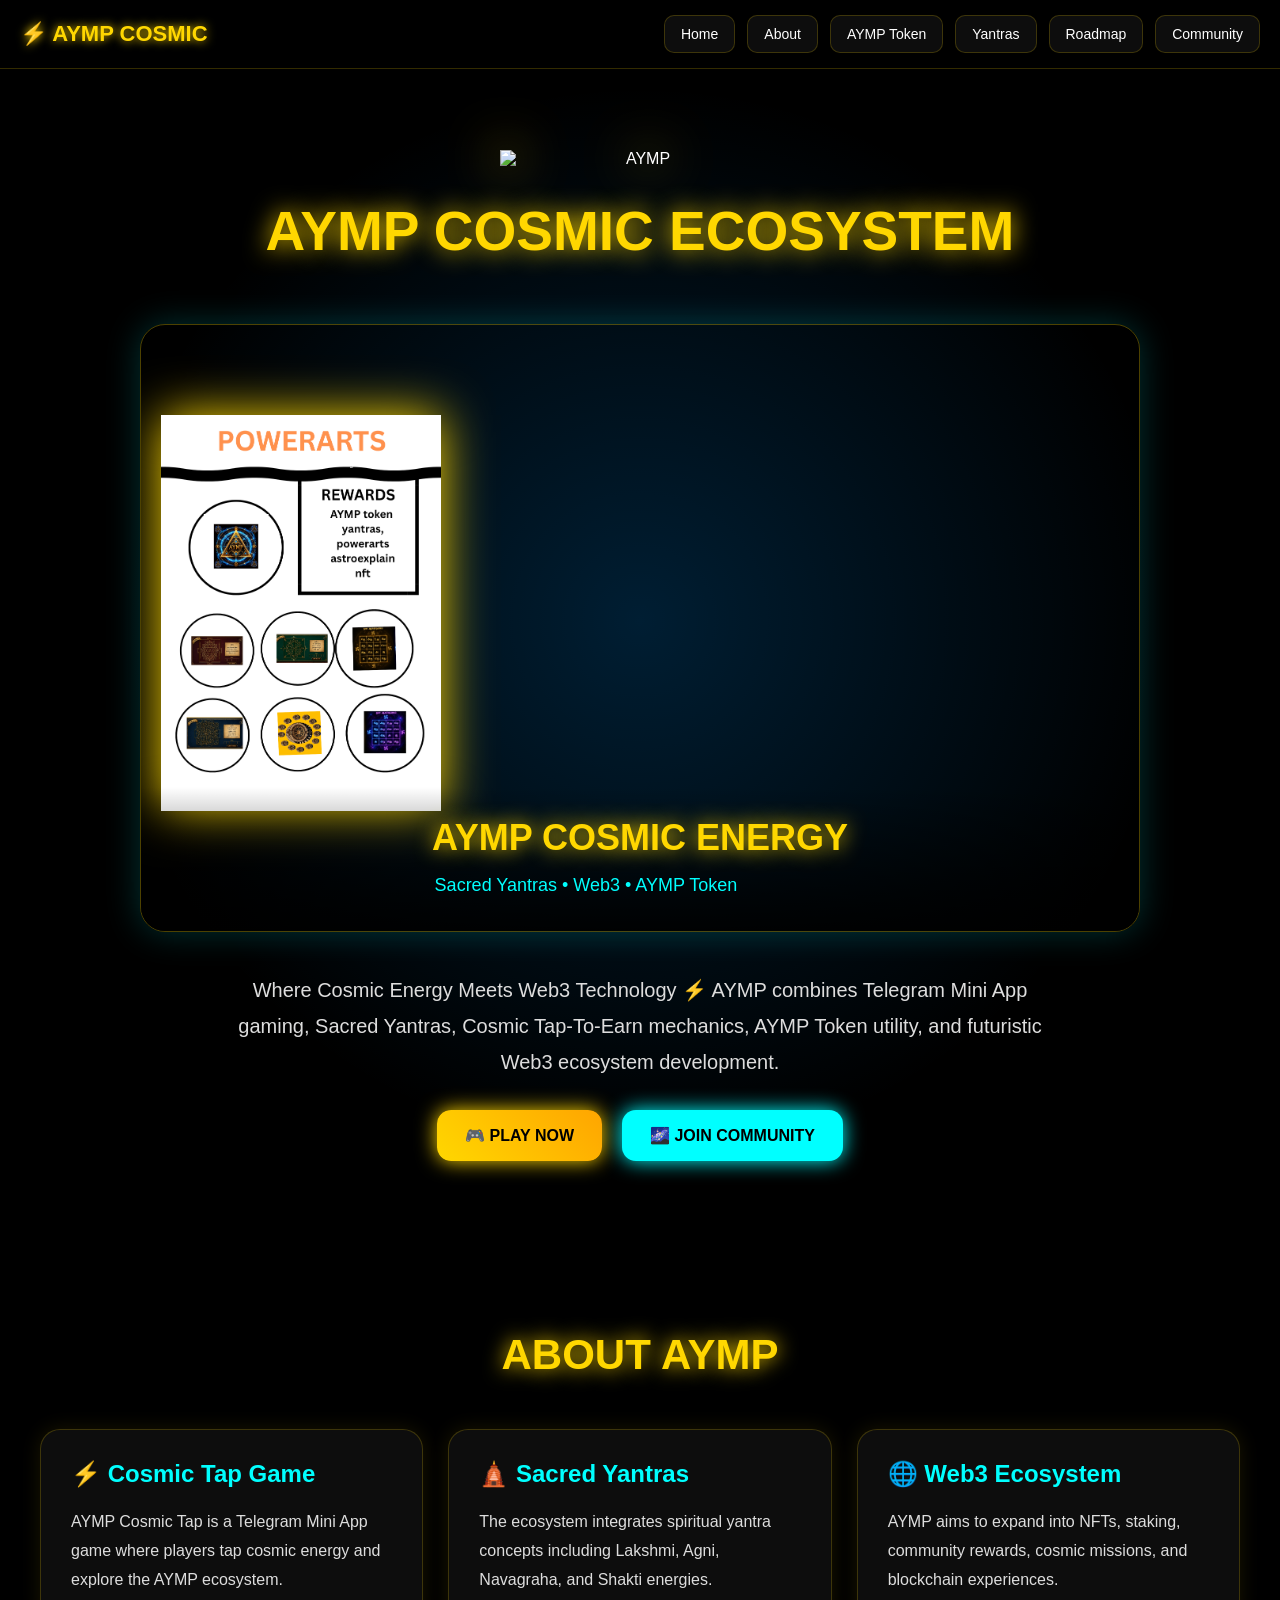
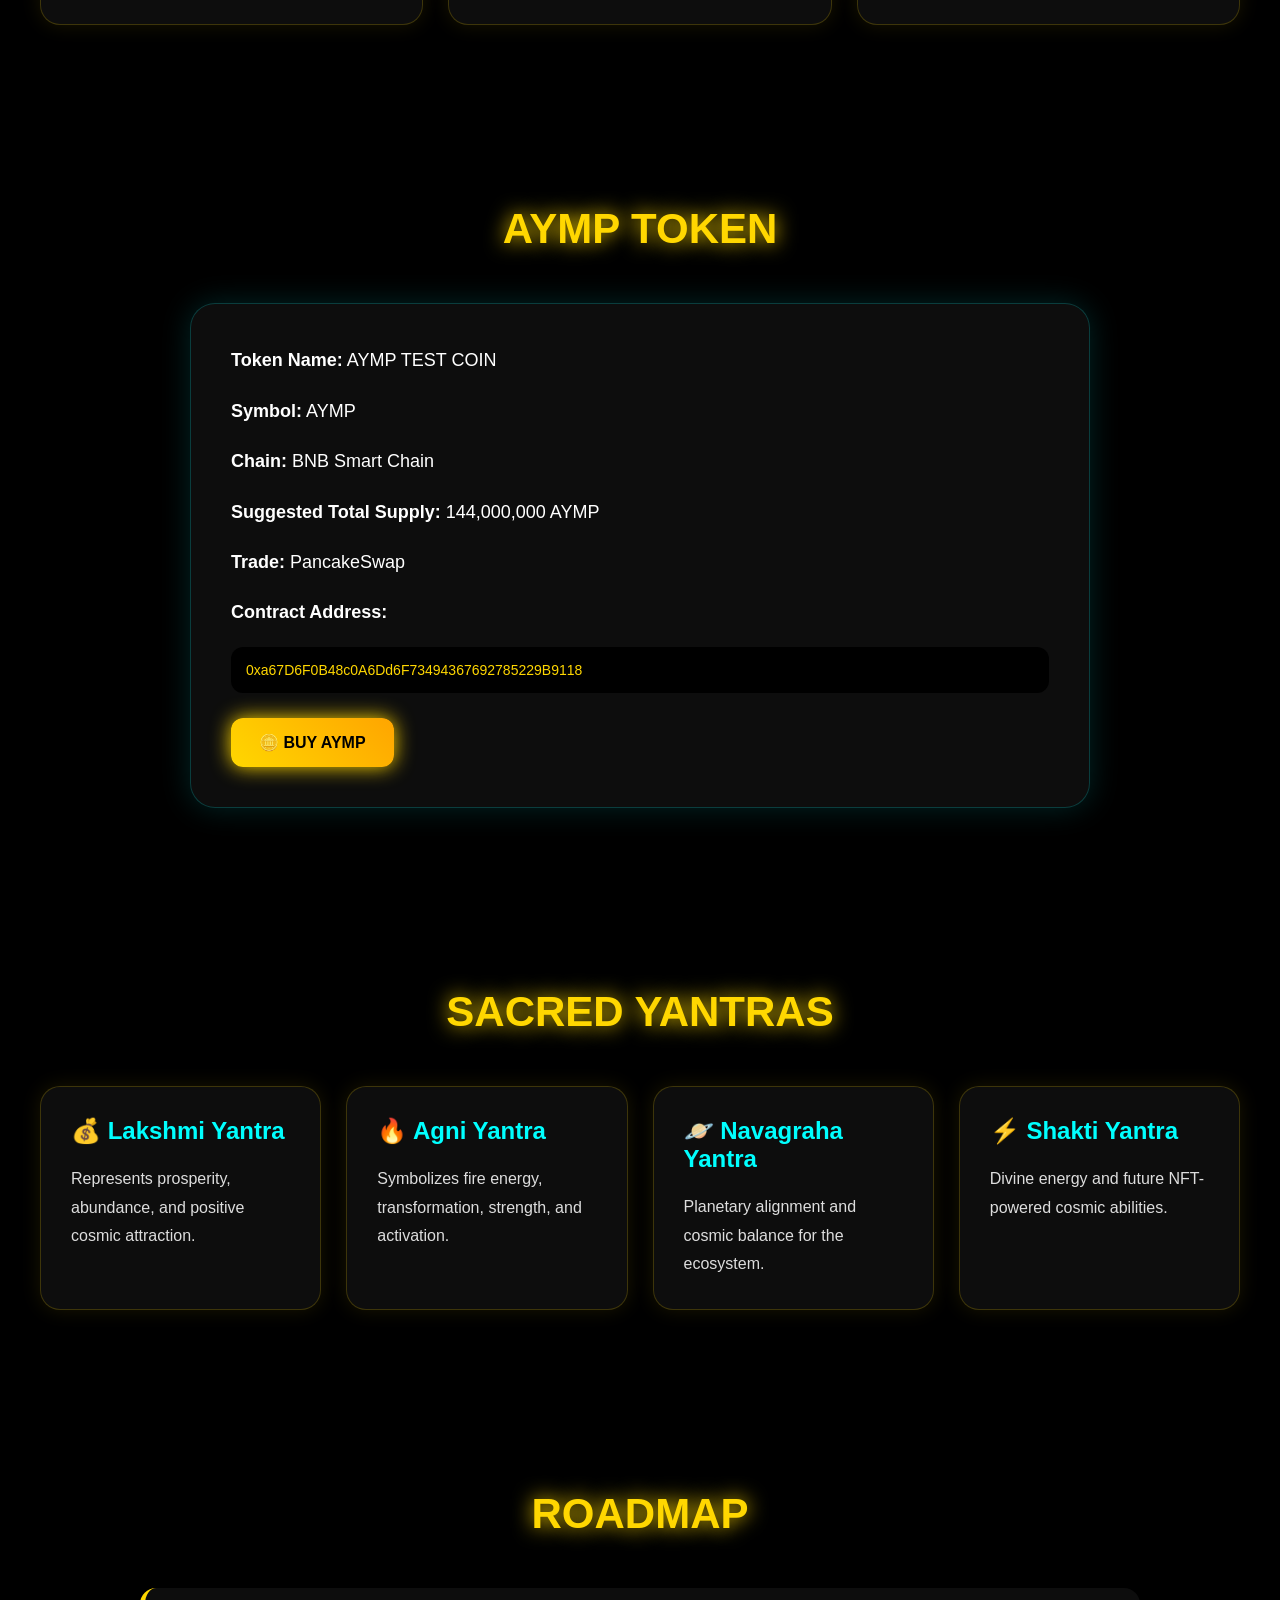
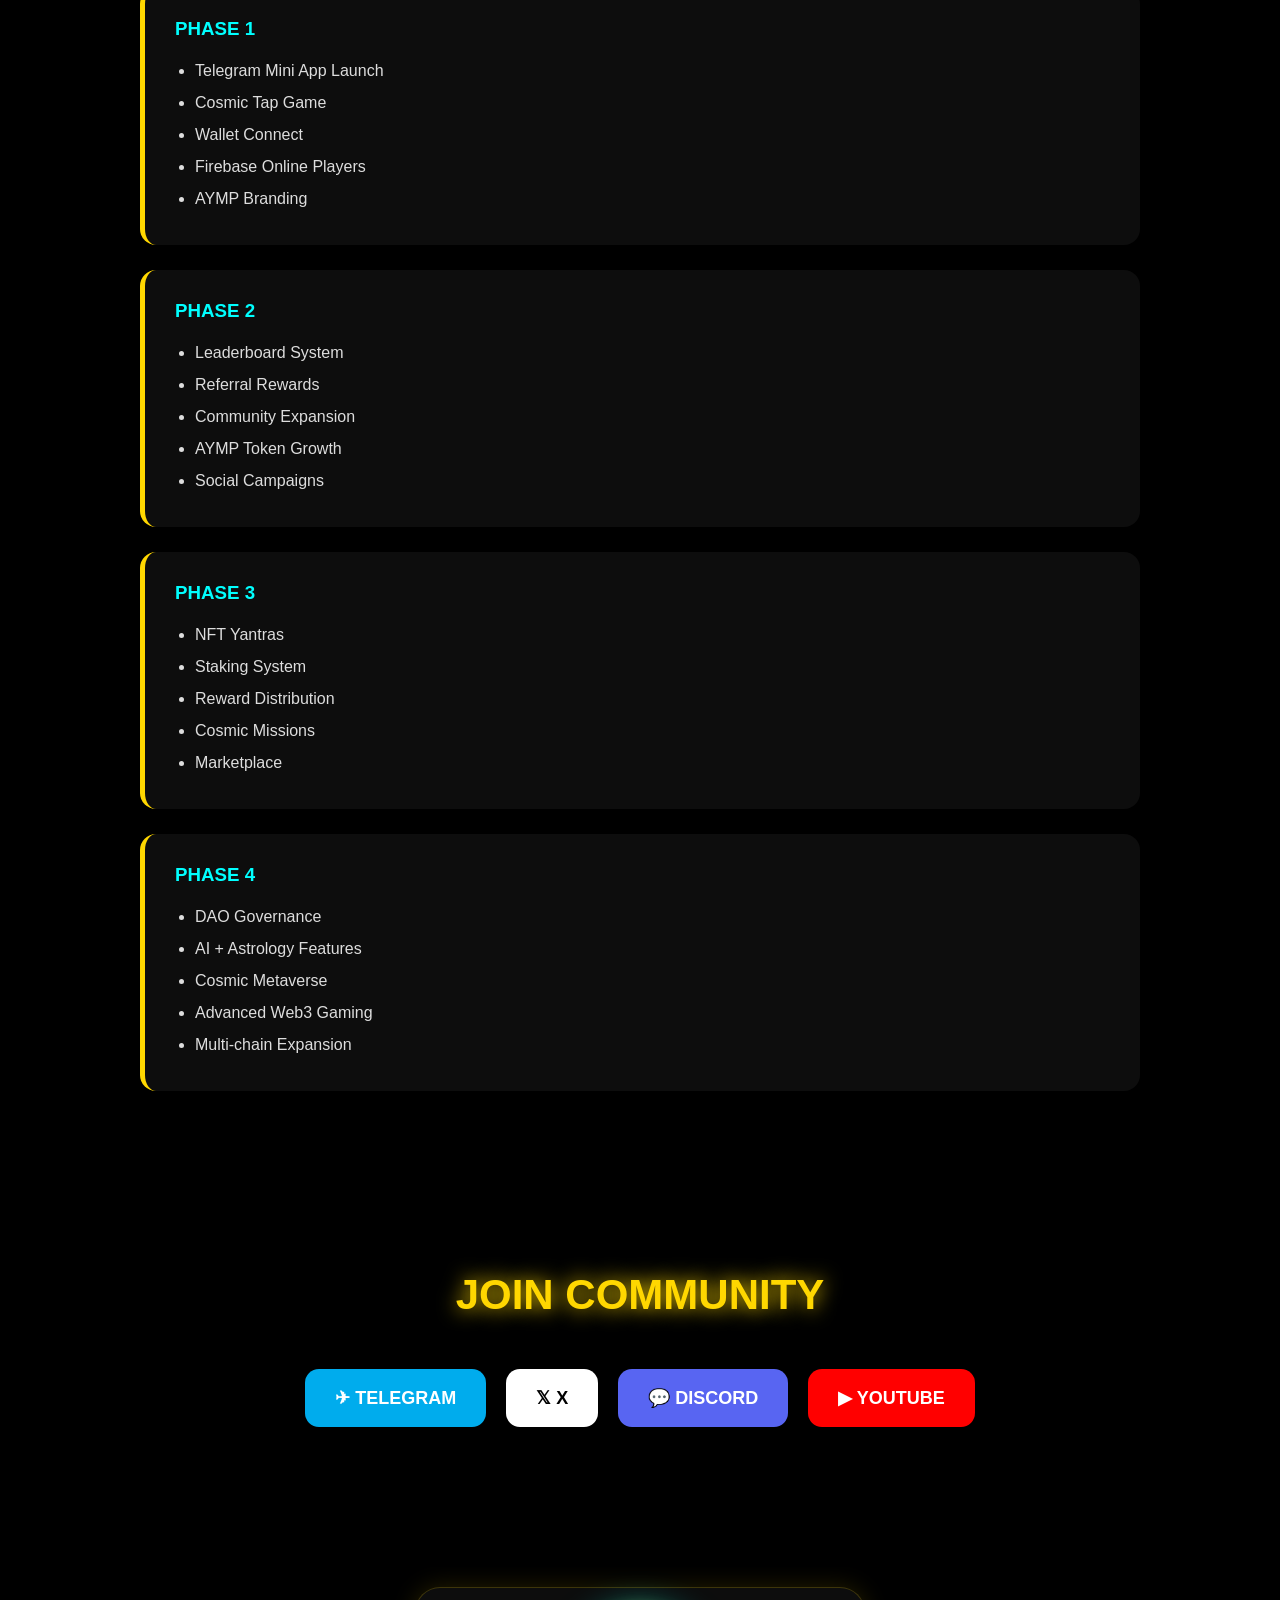
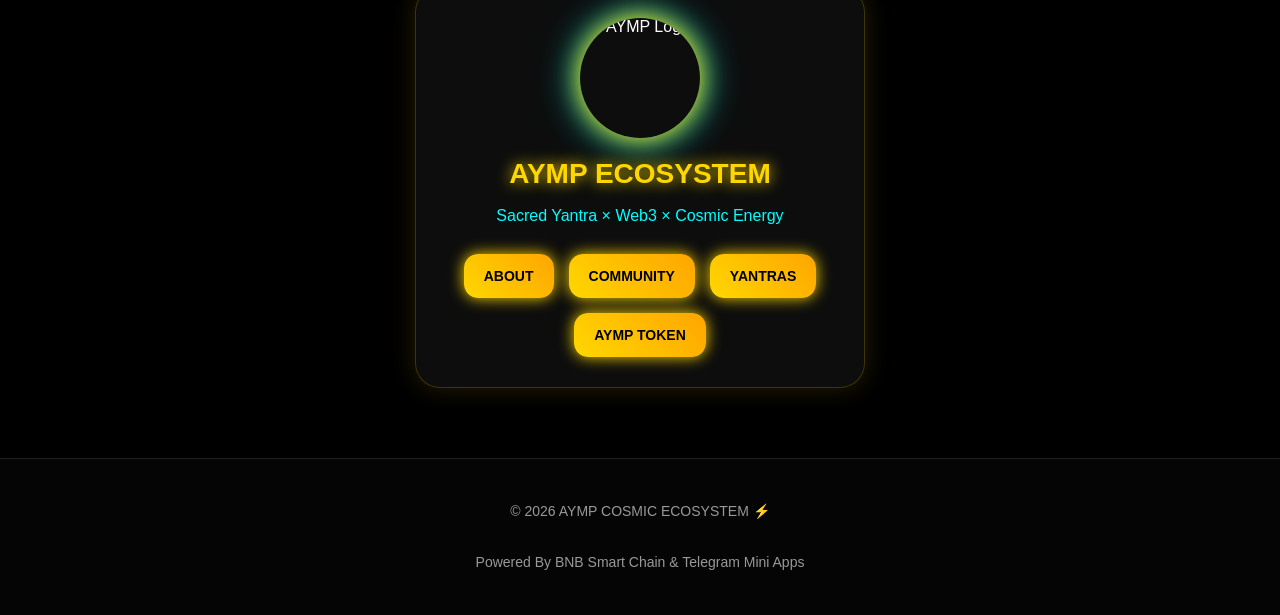
==== index.html @ a323e5ce "Update index.html" ====
<!DOCTYPE html>
<html lang="en">
<head>
<meta charset="UTF-8">
<meta name="viewport" content="width=device-width, initial-scale=1.0">

<title>AYMP COSMIC ECOSYSTEM</title>

<link rel="icon" type="image/png" href="images/small-logo.png">

<style>

/* ========================= */
/* RESET */
/* ========================= */

*{
margin:0;
padding:0;
box-sizing:border-box;
font-family:Arial,sans-serif;
}

html{
scroll-behavior:smooth;
overflow-x:hidden;
}

body{
background:#000;
color:white;
overflow-x:hidden;
width:100%;
}

/* ========================= */
/* HEADER */
/* ========================= */

header{
position:fixed;
top:0;
left:0;
width:100%;
background:rgba(0,0,0,0.85);
backdrop-filter:blur(10px);
z-index:999;
padding:15px 20px;
display:flex;
justify-content:space-between;
align-items:center;
border-bottom:1px solid rgba(255,215,0,0.2);
flex-wrap:wrap;
}

.logo{
font-size:22px;
font-weight:bold;
color:gold;
text-shadow:0 0 10px gold;
}

nav{
display:flex;
gap:12px;
flex-wrap:wrap;
justify-content:center;
}

nav a{
text-decoration:none;
color:white;
padding:10px 16px;
border-radius:10px;
background:rgba(255,255,255,0.05);
border:1px solid rgba(255,215,0,0.2);
transition:0.3s;
font-size:14px;
}

nav a:hover{
background:gold;
color:black;
box-shadow:0 0 15px gold;
}

/* ========================= */
/* HERO SECTION */
/* ========================= */

.hero{
min-height:100vh;
display:flex;
flex-direction:column;
justify-content:center;
align-items:center;
text-align:center;
padding:150px 20px 80px;
background:
radial-gradient(circle at center,
rgba(0,150,255,0.2),
transparent 60%),
black;
overflow:hidden;
}

.hero img{
width:280px;
max-width:90%;
margin-bottom:30px;
filter:drop-shadow(0 0 25px gold);
animation:spin 18s linear infinite;
}

@keyframes spin{
0%{
transform:rotate(0deg);
}
100%{
transform:rotate(360deg);
}
}

.hero h1{
font-size:55px;
color:gold;
text-shadow:0 0 25px gold;
margin-bottom:20px;
line-height:1.2;
}

.hero p{
max-width:850px;
font-size:20px;
line-height:1.8;
color:#ddd;
margin-bottom:30px;
padding:0 10px;
}

/* ========================= */
/* COSMIC BANNER */
/* ========================= */

.cosmic-banner{
position:relative;
width:100%;
max-width:1000px;
margin:40px auto;
border-radius:25px;
overflow:hidden;
border:1px solid rgba(255,215,0,0.3);
box-shadow:0 0 35px rgba(0,255,255,0.2);
}

.cosmic-banner-img{
width:100%;
display:block;
}

.cosmic-overlay{
position:absolute;
bottom:0;
left:0;
width:100%;
padding:30px 20px;
background:linear-gradient(
transparent,
rgba(0,0,0,0.9)
);
text-align:center;
}

.cosmic-overlay h2{
font-size:36px;
color:gold;
text-shadow:0 0 20px gold;
margin-bottom:10px;
}

.cosmic-overlay p{
font-size:18px;
color:#00ffff;
margin:0;
}

/* ========================= */
/* HERO BUTTONS */
/* ========================= */

.hero-buttons{
display:flex;
gap:20px;
flex-wrap:wrap;
justify-content:center;
}

.hero-buttons a{
text-decoration:none;
padding:16px 28px;
border-radius:14px;
font-weight:bold;
font-size:16px;
transition:0.3s;
}

.play-btn{
background:linear-gradient(45deg,gold,orange);
color:black;
box-shadow:0 0 20px gold;
}

.community-btn{
background:#00ffff;
color:black;
box-shadow:0 0 20px #00ffff;
}

/* ========================= */
/* GENERAL SECTION */
/* ========================= */

section{
padding:90px 20px;
width:100%;
overflow:hidden;
}

.section-title{
text-align:center;
font-size:42px;
margin-bottom:50px;
color:gold;
text-shadow:0 0 20px gold;
}

/* ========================= */
/* CARDS */
/* ========================= */

.cards{
display:grid;
grid-template-columns:repeat(auto-fit,minmax(260px,1fr));
gap:25px;
max-width:1200px;
margin:auto;
}

.card{
background:rgba(255,255,255,0.05);
border:1px solid rgba(255,215,0,0.2);
border-radius:20px;
padding:30px;
box-shadow:0 0 20px rgba(255,215,0,0.1);
transition:0.3s;
}

.card:hover{
transform:translateY(-8px);
box-shadow:0 0 25px gold;
}

.card h3{
margin-bottom:20px;
color:#00ffff;
font-size:24px;
}

.card p{
line-height:1.8;
color:#ddd;
}

/* ========================= */
/* TOKEN BOX */
/* ========================= */

.token-box{
max-width:900px;
margin:auto;
background:rgba(255,255,255,0.05);
padding:40px;
border-radius:25px;
border:1px solid rgba(0,255,255,0.2);
box-shadow:0 0 30px rgba(0,255,255,0.15);
}

.token-box p{
margin-bottom:18px;
font-size:18px;
line-height:1.8;
}

.contract{
word-break:break-all;
background:black;
padding:15px;
border-radius:12px;
margin-top:10px;
color:gold;
font-size:14px;
}

.buy-btn{
display:inline-block;
margin-top:25px;
text-decoration:none;
padding:15px 28px;
background:linear-gradient(45deg,gold,orange);
color:black;
font-weight:bold;
border-radius:12px;
box-shadow:0 0 20px gold;
}

/* ========================= */
/* ROADMAP */
/* ========================= */

.roadmap{
max-width:1000px;
margin:auto;
display:flex;
flex-direction:column;
gap:25px;
}

.phase{
background:rgba(255,255,255,0.05);
padding:30px;
border-left:5px solid gold;
border-radius:16px;
}

.phase h3{
margin-bottom:15px;
color:#00ffff;
}

.phase ul{
padding-left:20px;
line-height:2;
color:#ddd;
}

/* ========================= */
/* COMMUNITY */
/* ========================= */

.community-links{
display:flex;
justify-content:center;
flex-wrap:wrap;
gap:20px;
}

.community-links a{
text-decoration:none;
padding:18px 30px;
border-radius:14px;
font-weight:bold;
font-size:18px;
}

.telegram{
background:#00aced;
color:white;
}

.xlink{
background:white;
color:black;
}

.discord{
background:#5865F2;
color:white;
}

.youtube{
background:red;
color:white;
}

/* ========================= */
/* BRAND SECTION */
/* ========================= */

.aymp-brand-section{
margin-top:50px;
padding:20px;
display:flex;
justify-content:center;
align-items:center;
}

.brand-card{
width:100%;
max-width:450px;
background:rgba(255,255,255,0.05);
border:1px solid rgba(255,215,0,0.2);
border-radius:25px;
padding:30px 20px;
text-align:center;
box-shadow:0 0 25px rgba(255,215,0,0.15);
backdrop-filter:blur(8px);
}

.brand-logo{
width:120px;
height:120px;
object-fit:cover;
border-radius:50%;
margin:0 auto 20px;
display:block;
box-shadow:
0 0 25px gold,
0 0 40px #00ffff;
animation:spinBrand 15s linear infinite;
}

@keyframes spinBrand{
0%{
transform:rotate(0deg);
}
100%{
transform:rotate(360deg);
}
}

.brand-card h2{
font-size:28px;
color:gold;
margin-bottom:12px;
text-shadow:0 0 15px gold;
}

.brand-card p{
color:#00ffff;
font-size:16px;
line-height:1.7;
margin-bottom:25px;
}

.brand-buttons{
display:flex;
flex-wrap:wrap;
justify-content:center;
gap:15px;
}

.brand-buttons a{
padding:14px 20px;
border-radius:14px;
text-decoration:none;
font-weight:bold;
font-size:14px;
background:linear-gradient(45deg,gold,orange);
color:black;
box-shadow:0 0 15px gold;
transition:0.3s;
}

.brand-buttons a:hover{
transform:scale(1.05);
box-shadow:0 0 25px gold;
}

/* ========================= */
/* FOOTER */
/* ========================= */

footer{
text-align:center;
padding:40px 20px;
background:#050505;
color:#999;
font-size:14px;
margin-top:50px;
border-top:1px solid rgba(255,255,255,0.1);
line-height:1.8;
}

/* ========================= */
/* IMAGE FIX */
/* ========================= */

img{
max-width:100%;
height:auto;
display:block;
}

/* ========================= */
/* MOBILE RESPONSIVE */
/* ========================= */

@media(max-width:768px){

header{
flex-direction:column;
gap:15px;
padding:15px 10px;
}

.hero{
padding-top:190px;
}

.hero h1{
font-size:34px;
}

.hero p{
font-size:17px;
}

.section-title{
font-size:32px;
}

.cards{
grid-template-columns:1fr;
}

.community-links{
flex-direction:column;
align-items:center;
}

.community-links a{
width:90%;
text-align:center;
}

.brand-buttons{
flex-direction:column;
align-items:center;
}

.brand-buttons a{
width:90%;
text-align:center;
}

.cosmic-overlay h2{
font-size:24px;
}

.cosmic-overlay p{
font-size:15px;
}

}

</style>
</head>

<body>

<header>

<div class="logo">
⚡ AYMP COSMIC
</div>

<nav>
<a href="#home">Home</a>
<a href="#about">About</a>
<a href="#token">AYMP Token</a>
<a href="#yantras">Yantras</a>
<a href="#roadmap">Roadmap</a>
<a href="#community">Community</a>
</nav>

</header>

<section class="hero" id="home">

<img src="images/aymp-main.png" alt="AYMP">

<h1>AYMP COSMIC ECOSYSTEM</h1>

<section class="cosmic-banner">

<img
src="images/cosmic-yantra-banner.png"
class="cosmic-banner-img"
alt="AYMP Banner"
>

<div class="cosmic-overlay">

<h2>
AYMP COSMIC ENERGY
</h2>

<p>
Sacred Yantras • Web3 • AYMP Token
</p>

</div>

</section>

<p>
Where Cosmic Energy Meets Web3 Technology ⚡
AYMP combines Telegram Mini App gaming, Sacred Yantras,
Cosmic Tap-To-Earn mechanics, AYMP Token utility,
and futuristic Web3 ecosystem development.
</p>

<div class="hero-buttons">

<a class="play-btn"
href="http://t.me/aymponcosmictap_bot/aymp"
target="_blank">
🎮 PLAY NOW
</a>

<a class="community-btn" href="#community">
🌌 JOIN COMMUNITY
</a>

</div>

</section>

<section id="about">

<h2 class="section-title">
ABOUT AYMP
</h2>

<div class="cards">

<div class="card">
<h3>⚡ Cosmic Tap Game</h3>
<p>
AYMP Cosmic Tap is a Telegram Mini App game where players tap cosmic energy and explore the AYMP ecosystem.
</p>
</div>

<div class="card">
<h3>🛕 Sacred Yantras</h3>
<p>
The ecosystem integrates spiritual yantra concepts including Lakshmi, Agni, Navagraha, and Shakti energies.
</p>
</div>

<div class="card">
<h3>🌐 Web3 Ecosystem</h3>
<p>
AYMP aims to expand into NFTs, staking, community rewards, cosmic missions, and blockchain experiences.
</p>
</div>

</div>

</section>

<section id="token">

<h2 class="section-title">
AYMP TOKEN
</h2>

<div class="token-box">

<p><strong>Token Name:</strong> AYMP TEST COIN</p>

<p><strong>Symbol:</strong> AYMP</p>

<p><strong>Chain:</strong> BNB Smart Chain</p>

<p><strong>Suggested Total Supply:</strong> 144,000,000 AYMP</p>

<p><strong>Trade:</strong> PancakeSwap</p>

<p><strong>Contract Address:</strong></p>

<div class="contract">
0xa67D6F0B48c0A6Dd6F73494367692785229B9118
</div>

<a class="buy-btn"
href="https://pancakeswap.finance"
target="_blank">
🪙 BUY AYMP
</a>

</div>

</section>

<section id="yantras">

<h2 class="section-title">
SACRED YANTRAS
</h2>

<div class="cards">

<div class="card">
<h3>💰 Lakshmi Yantra</h3>
<p>
Represents prosperity, abundance, and positive cosmic attraction.
</p>
</div>

<div class="card">
<h3>🔥 Agni Yantra</h3>
<p>
Symbolizes fire energy, transformation, strength, and activation.
</p>
</div>

<div class="card">
<h3>🪐 Navagraha Yantra</h3>
<p>
Planetary alignment and cosmic balance for the ecosystem.
</p>
</div>

<div class="card">
<h3>⚡ Shakti Yantra</h3>
<p>
Divine energy and future NFT-powered cosmic abilities.
</p>
</div>

</div>

</section>

<section id="roadmap">

<h2 class="section-title">
ROADMAP
</h2>

<div class="roadmap">

<div class="phase">
<h3>PHASE 1</h3>

<ul>
<li>Telegram Mini App Launch</li>
<li>Cosmic Tap Game</li>
<li>Wallet Connect</li>
<li>Firebase Online Players</li>
<li>AYMP Branding</li>
</ul>

</div>

<div class="phase">
<h3>PHASE 2</h3>

<ul>
<li>Leaderboard System</li>
<li>Referral Rewards</li>
<li>Community Expansion</li>
<li>AYMP Token Growth</li>
<li>Social Campaigns</li>
</ul>

</div>

<div class="phase">
<h3>PHASE 3</h3>

<ul>
<li>NFT Yantras</li>
<li>Staking System</li>
<li>Reward Distribution</li>
<li>Cosmic Missions</li>
<li>Marketplace</li>
</ul>

</div>

<div class="phase">
<h3>PHASE 4</h3>

<ul>
<li>DAO Governance</li>
<li>AI + Astrology Features</li>
<li>Cosmic Metaverse</li>
<li>Advanced Web3 Gaming</li>
<li>Multi-chain Expansion</li>
</ul>

</div>

</div>

</section>

<section id="community">

<h2 class="section-title">
JOIN COMMUNITY
</h2>

<div class="community-links">

<a class="telegram"
href="https://t.me/aymponweb3"
target="_blank">
✈ TELEGRAM
</a>

<a class="xlink"
href="https://x.com/somus1963"
target="_blank">
𝕏 X
</a>

<a class="discord"
href="https://discord.gg/6Mh8tYPxV"
target="_blank">
💬 DISCORD
</a>

<a class="youtube"
href="https://youtube.com/@imponsomu"
target="_blank">
▶ YOUTUBE
</a>

</div>

</section>

<section class="aymp-brand-section">

<div class="brand-card">

<img src="images/small-logo.png"
class="brand-logo"
alt="AYMP Logo">

<h2>
AYMP ECOSYSTEM
</h2>

<p>
Sacred Yantra × Web3 × Cosmic Energy
</p>

<div class="brand-buttons">

<a href="about.html">
ABOUT
</a>

<a href="community.html">
COMMUNITY
</a>

<a href="yantras.html">
YANTRAS
</a>

<a href="aymptoken.html">
AYMP TOKEN
</a>

</div>

</div>

</section>

<footer>

© 2026 AYMP COSMIC ECOSYSTEM ⚡

<br><br>

Powered By BNB Smart Chain & Telegram Mini Apps

</footer>

</body>
                     </html>
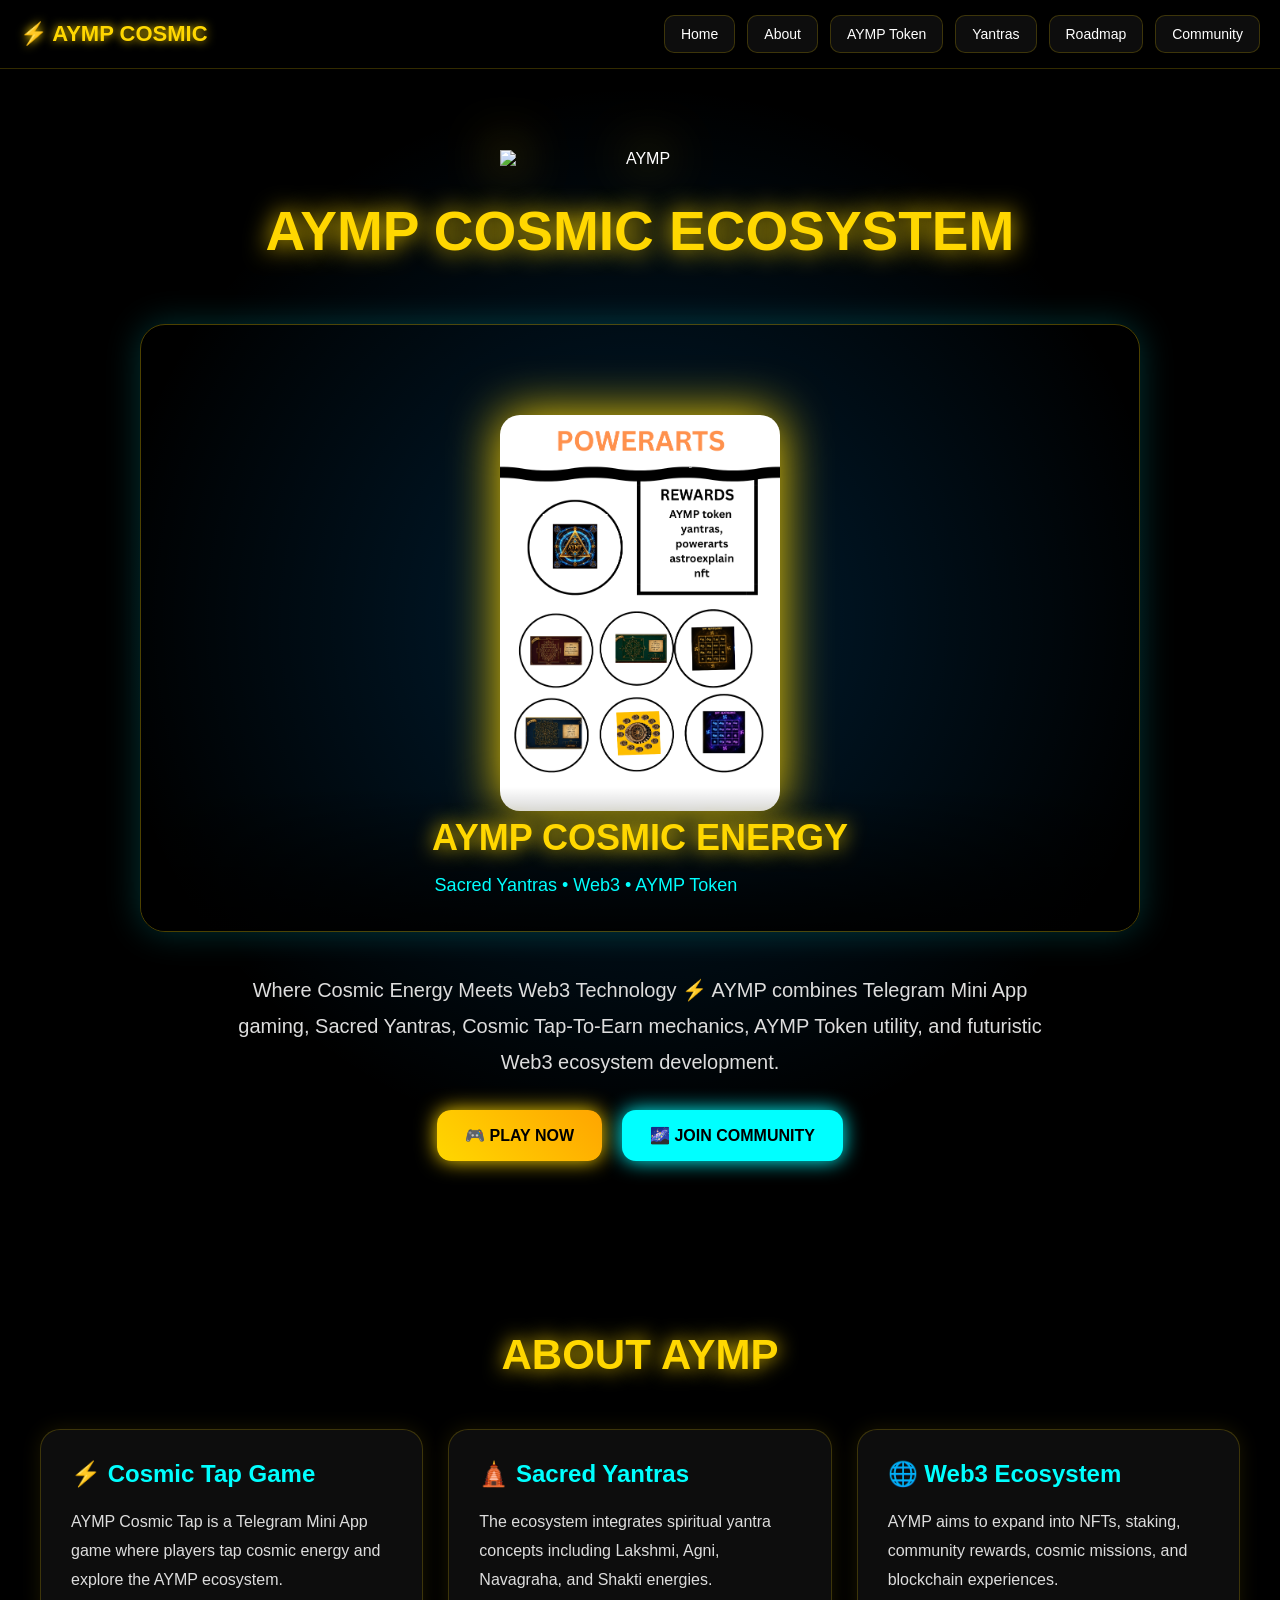
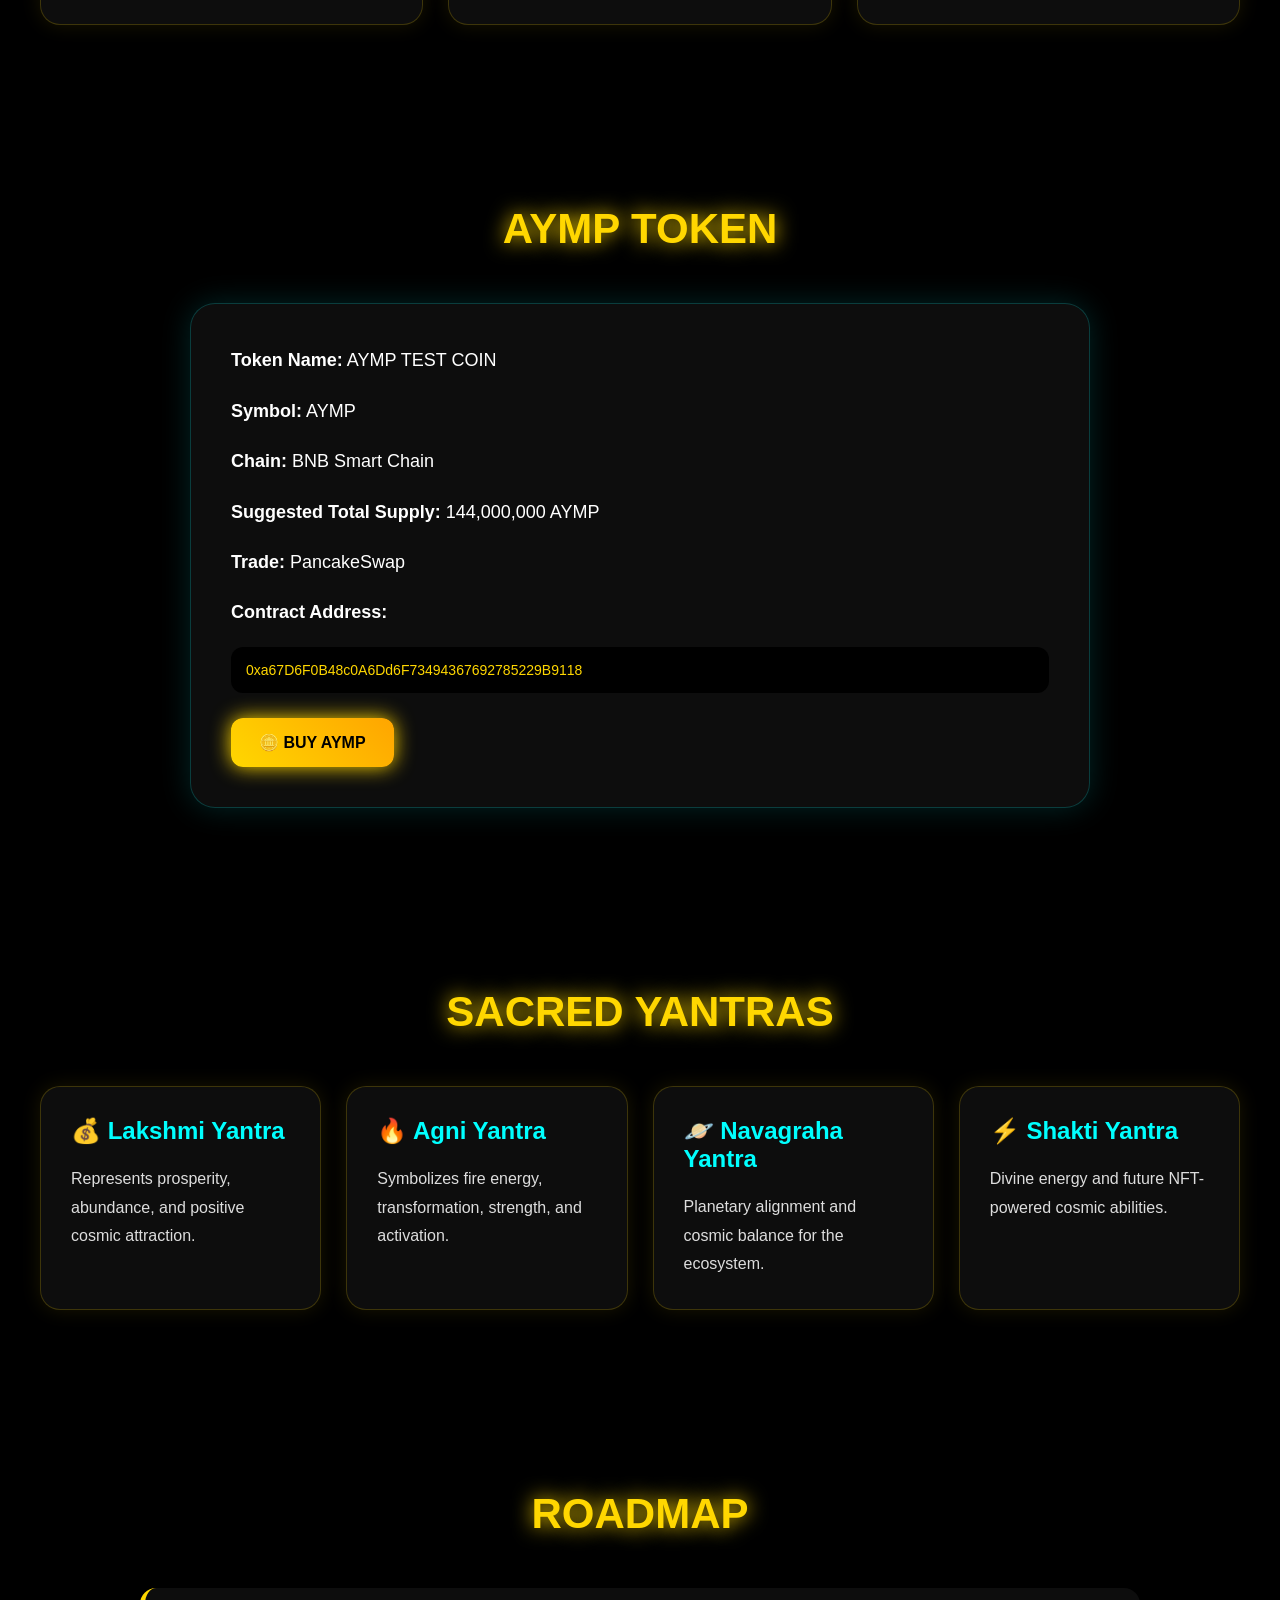
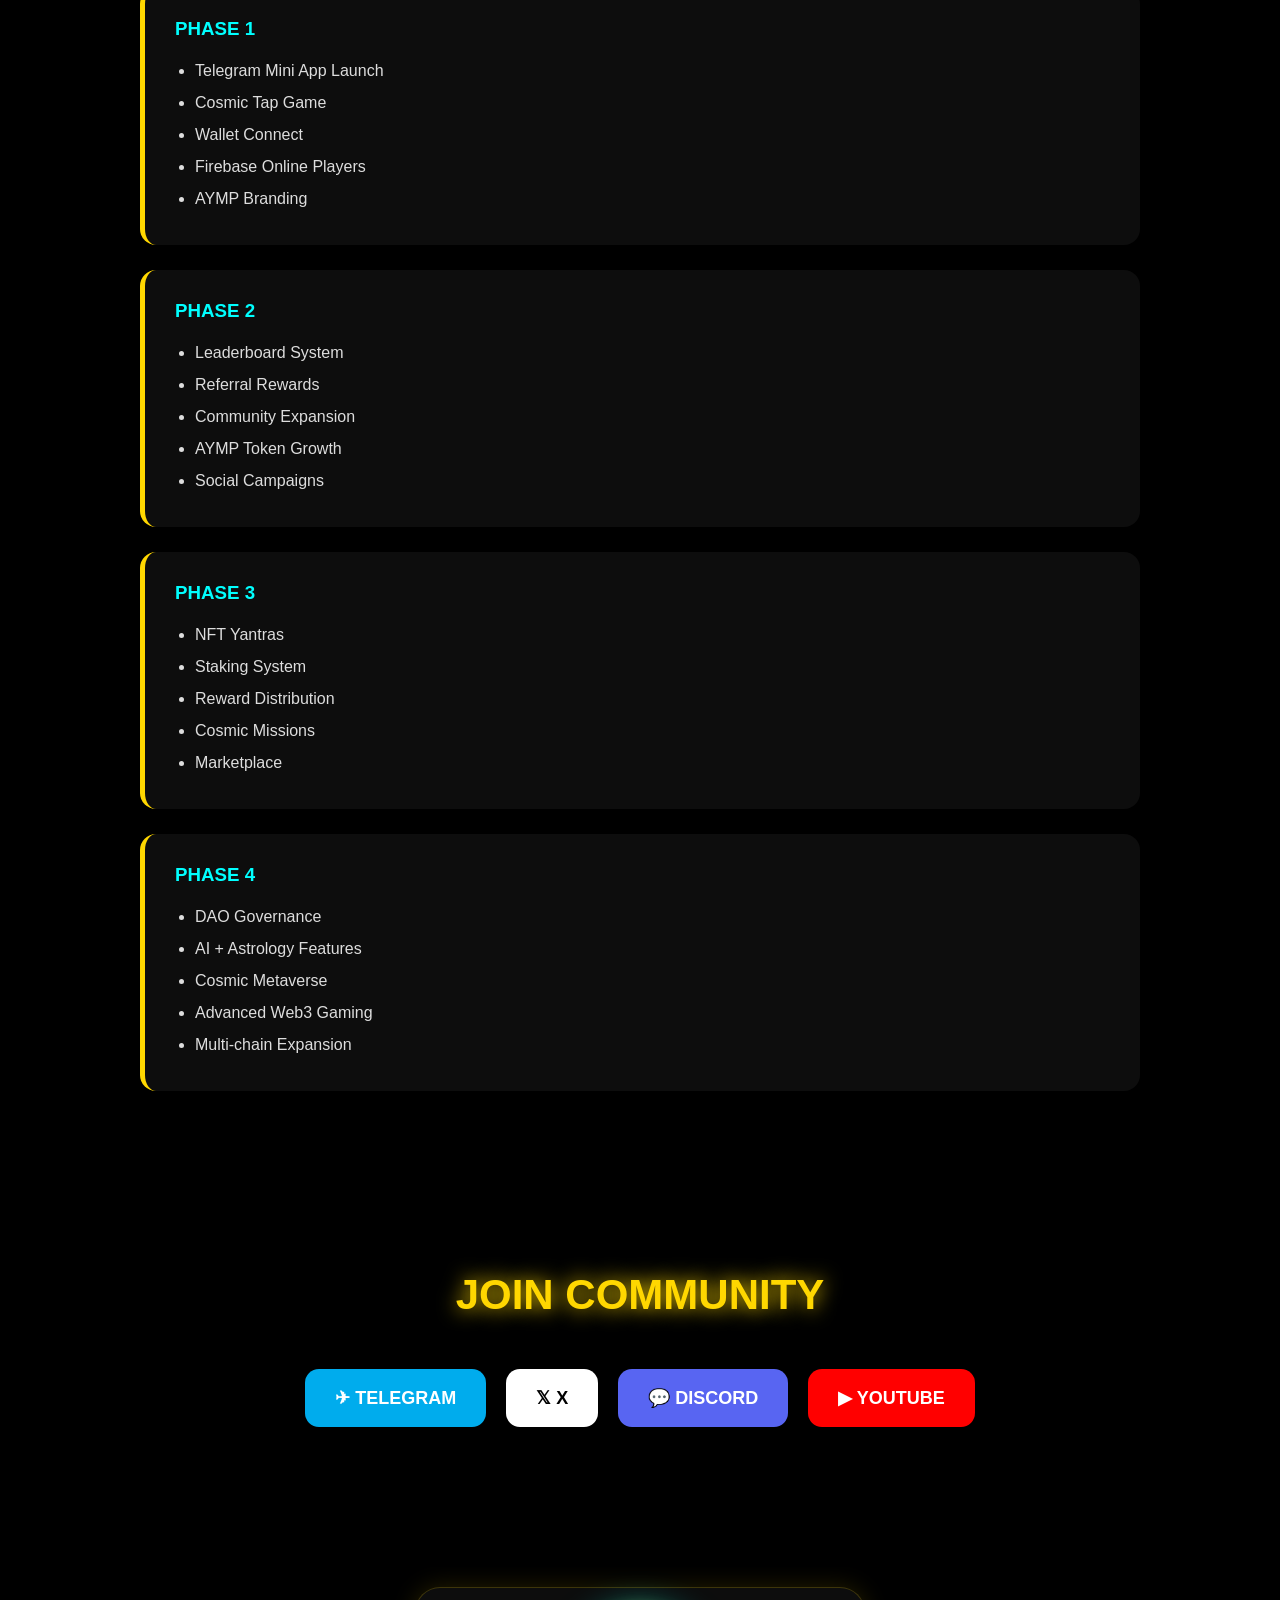
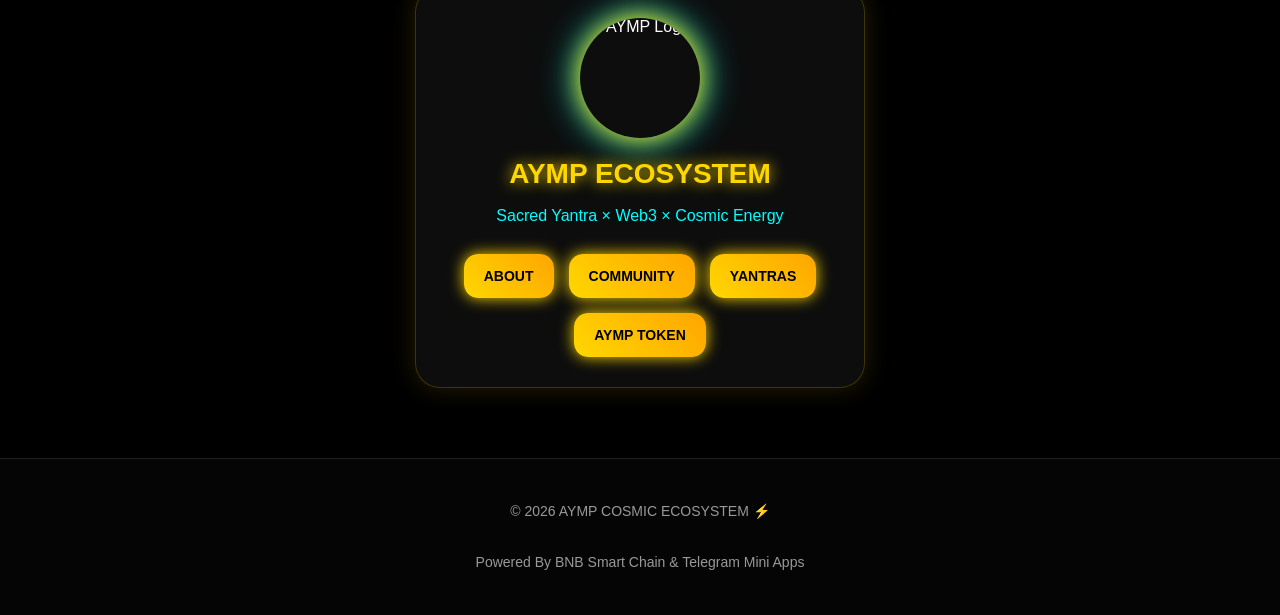
==== commit f0de21a5: "Update index.html" ====
--- a/index.html
+++ b/index.html
@@ -111,7 +111,19 @@
 filter:drop-shadow(0 0 25px gold);
 animation:spin 18s linear infinite;
 }
-
+/* FIX COSMIC BANNER IMAGE */
+
+.cosmic-banner-img{
+width:100%;
+max-width:900px;
+border-radius:20px;
+display:block;
+margin:auto;
+
+/* STOP ROTATION */
+animation:none !important;
+transform:none !important;
+}
 @keyframes spin{
 0%{
 transform:rotate(0deg);
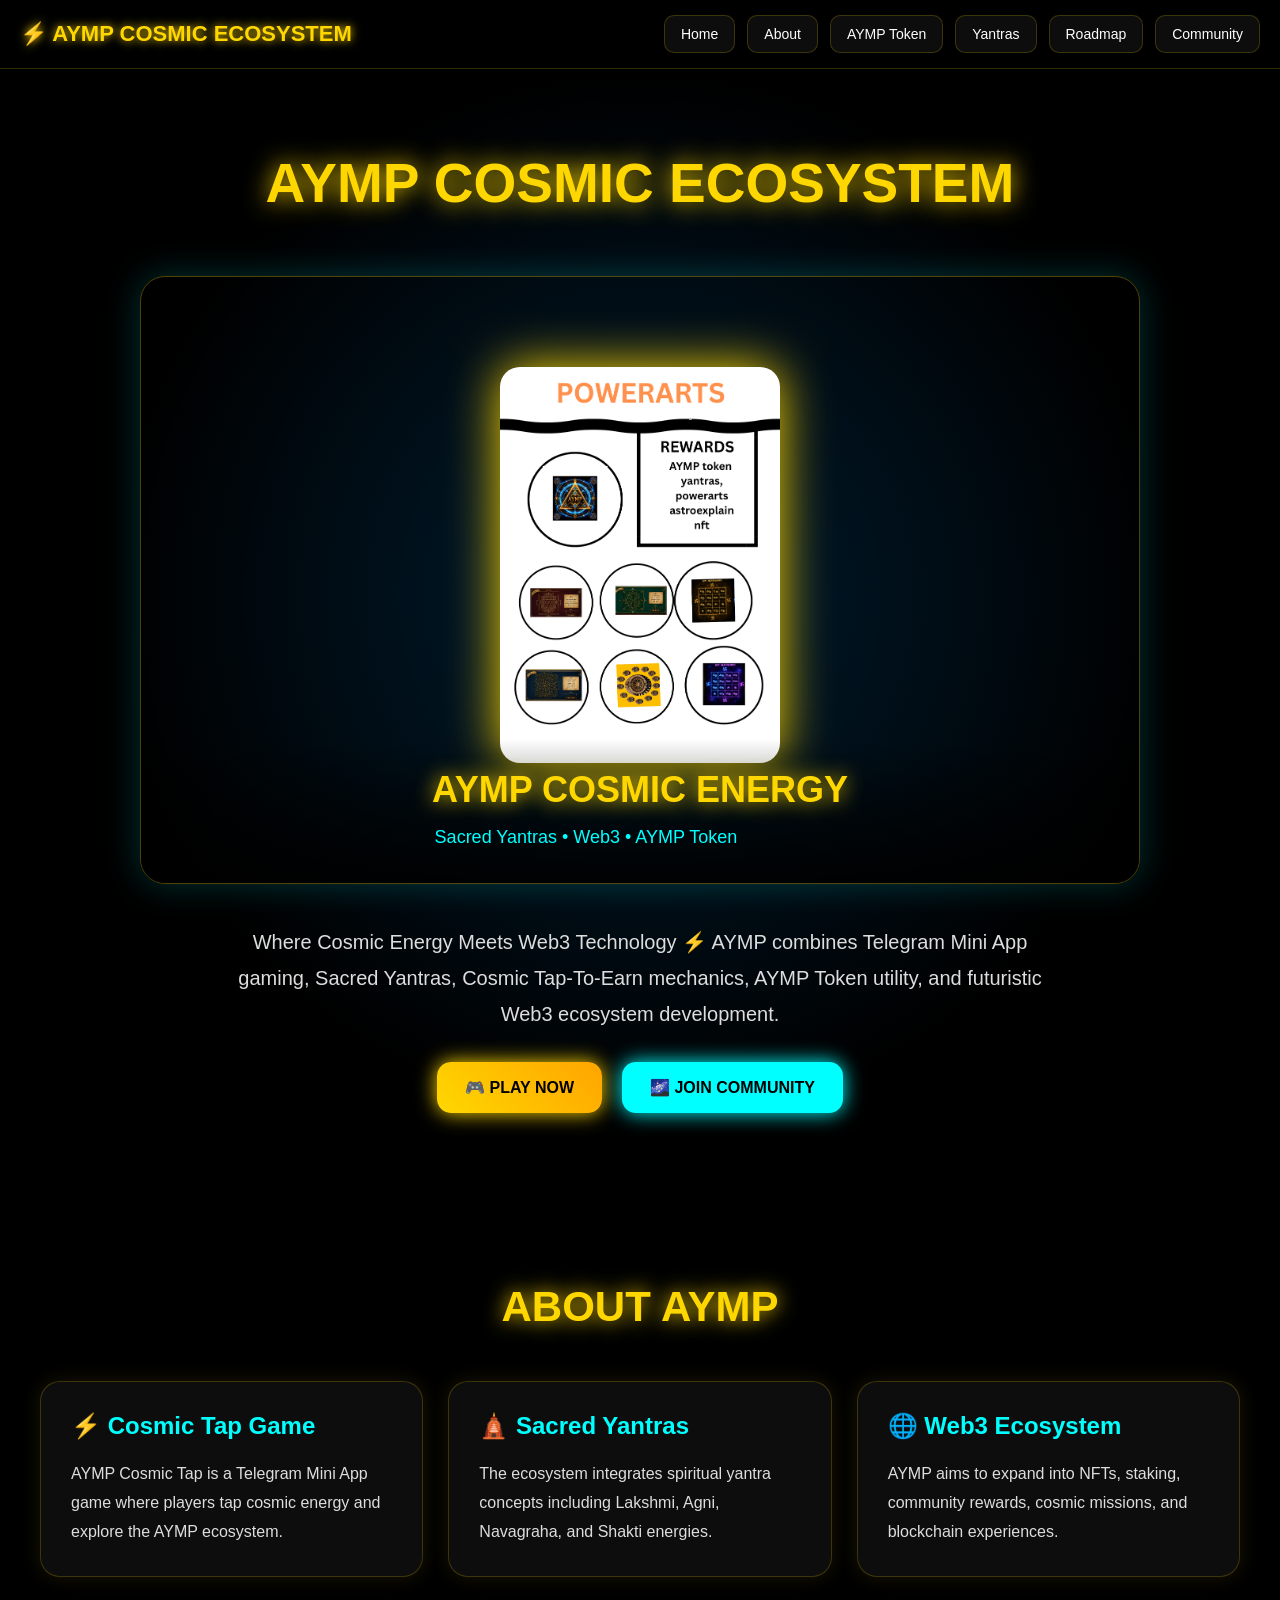
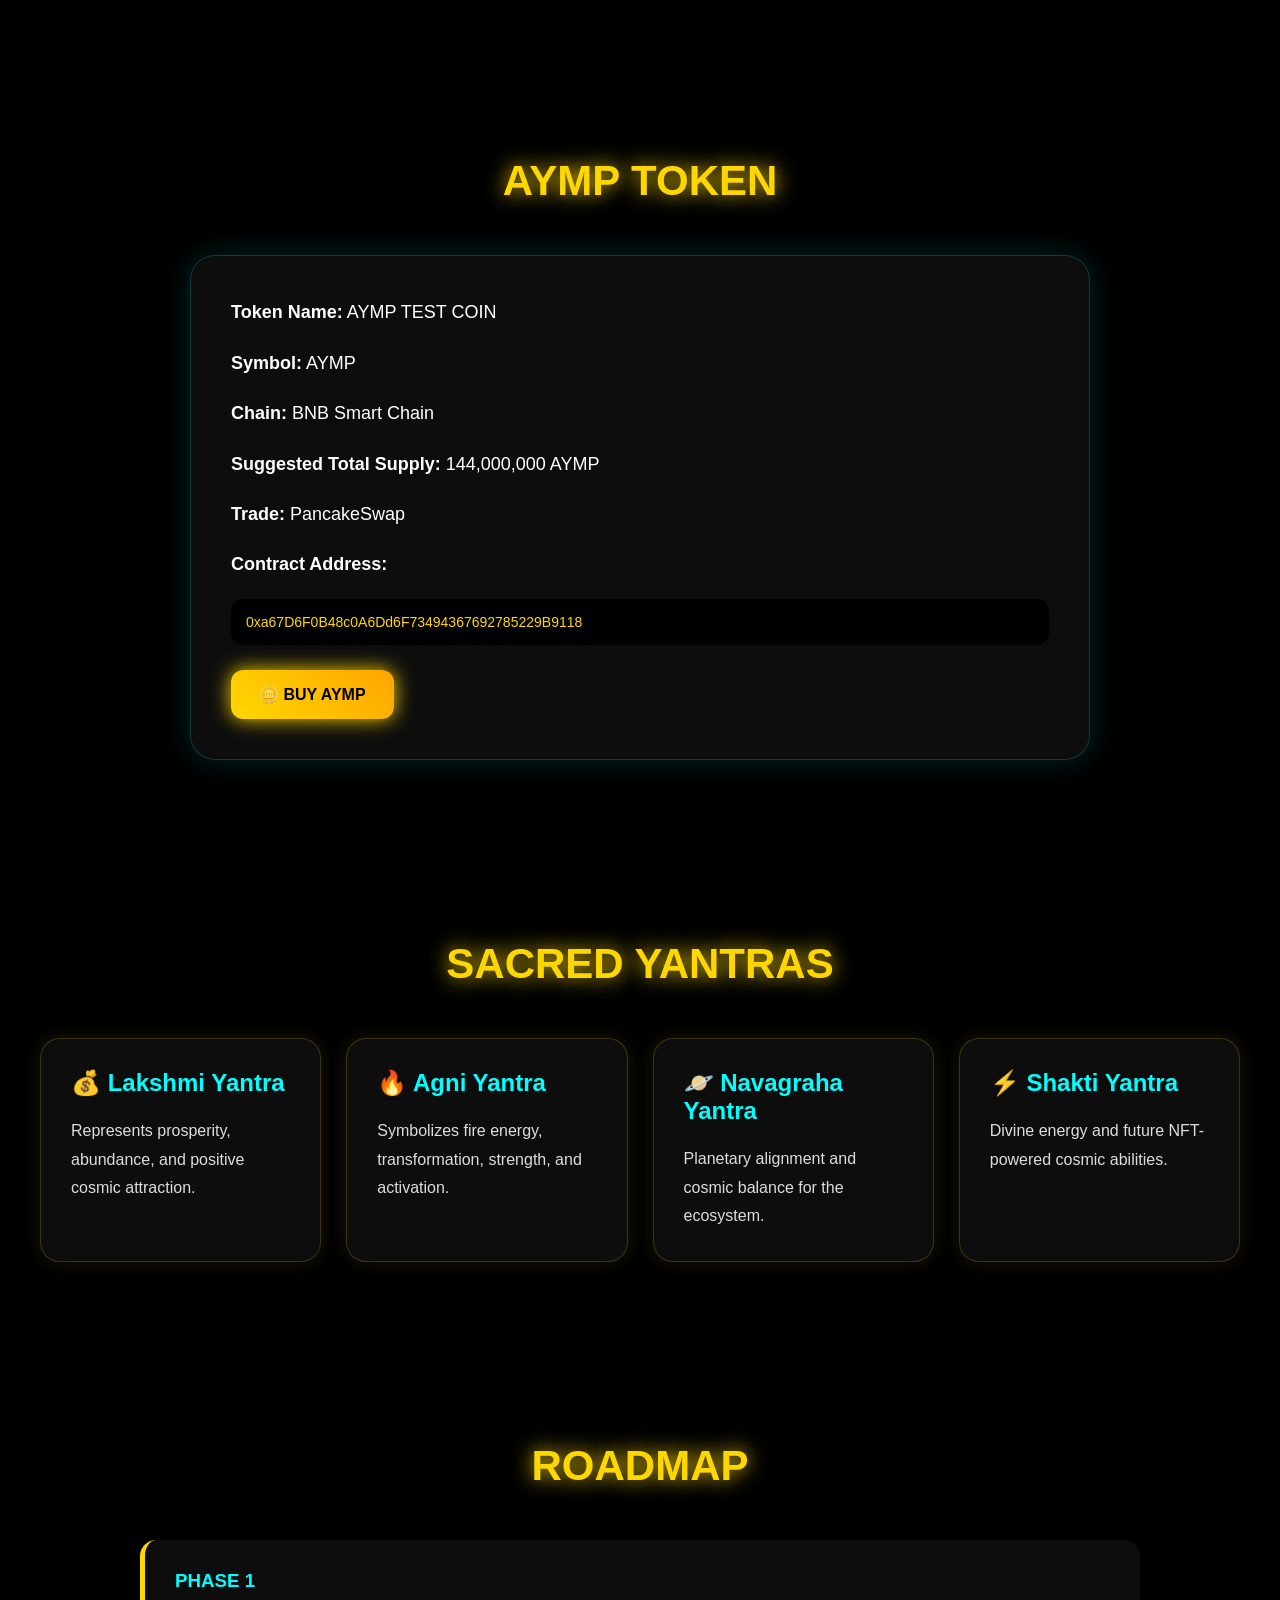
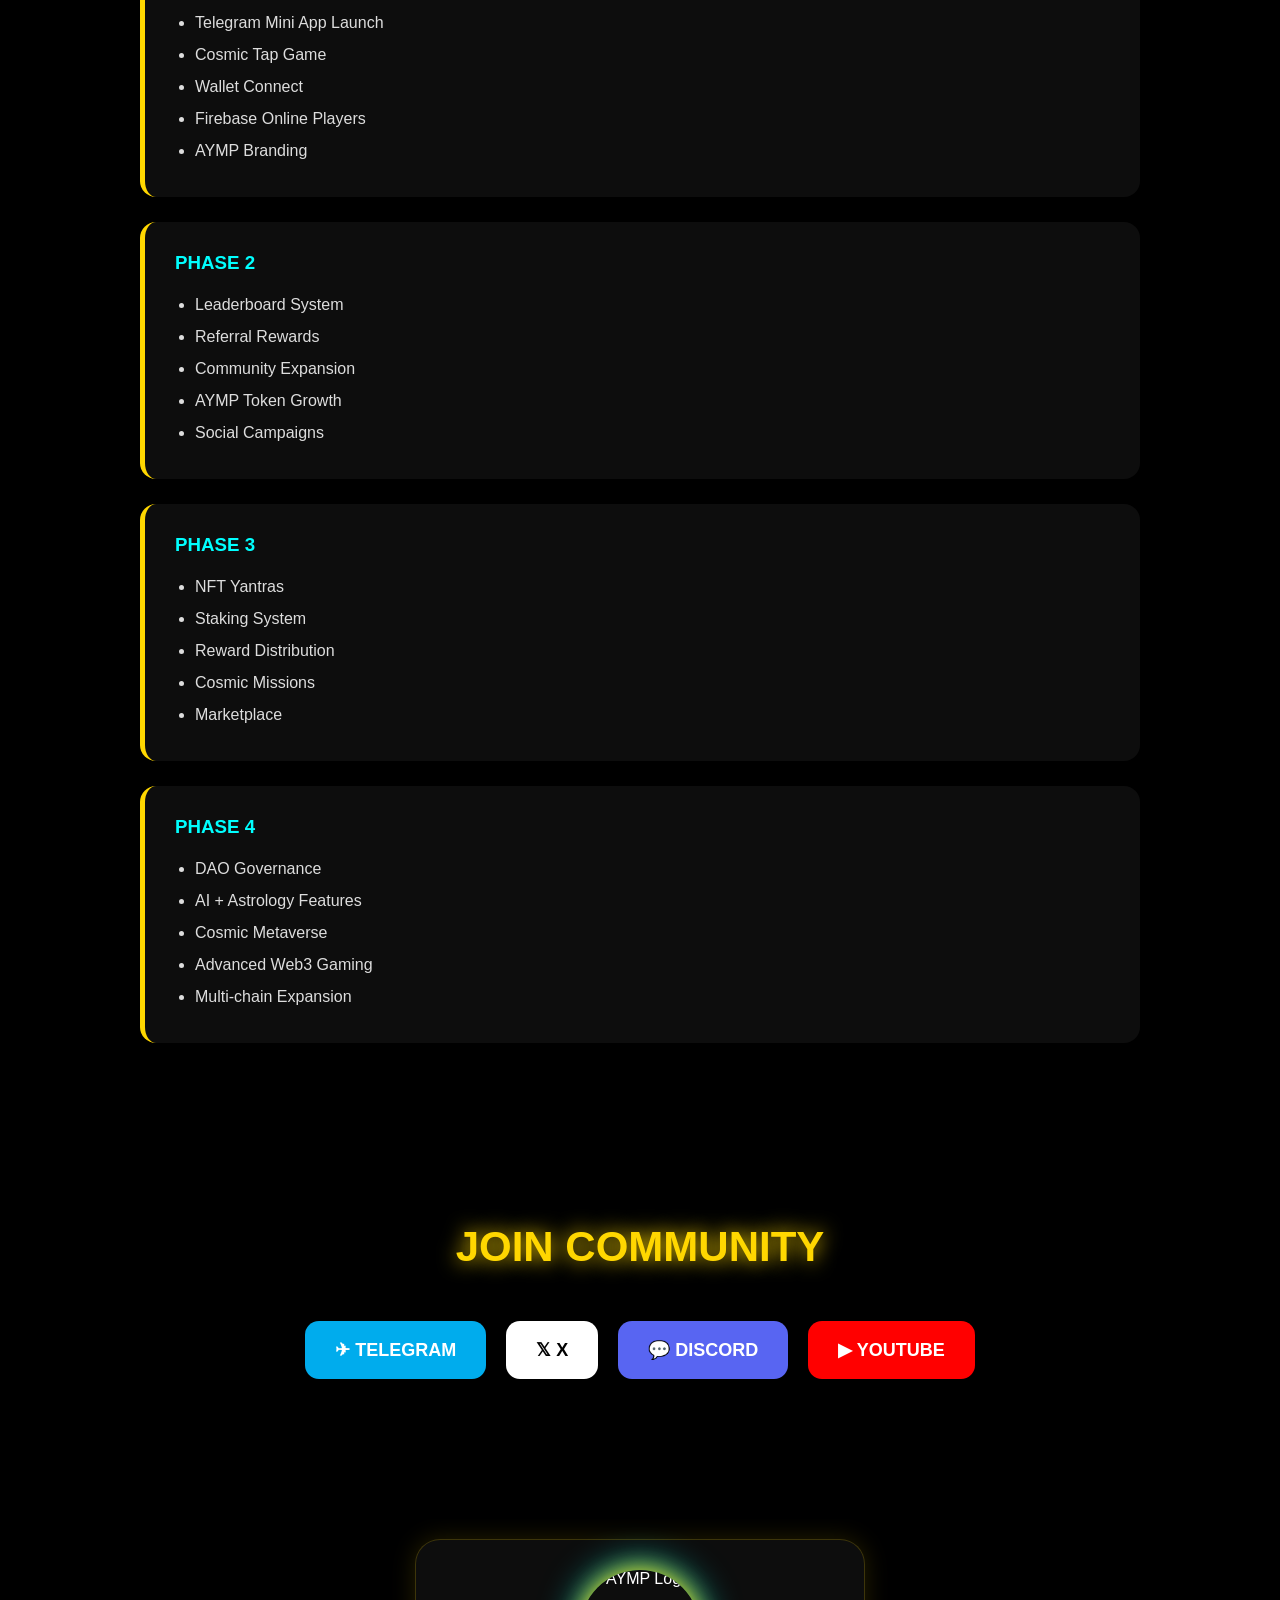
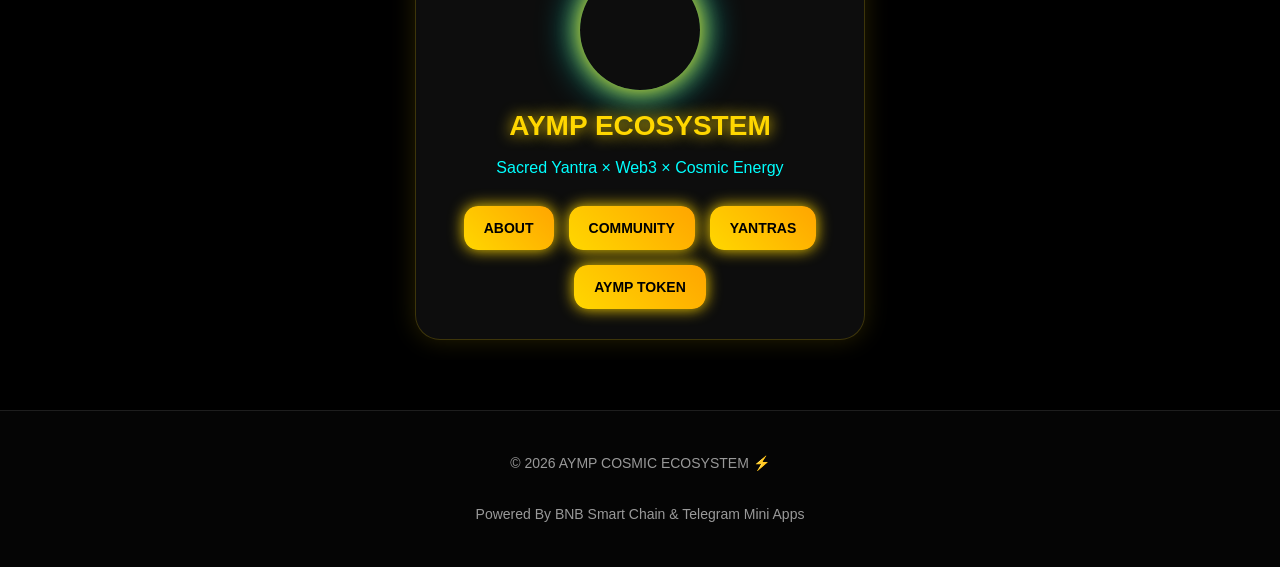
==== commit f26bc0c6: "Update index.html" ====
--- a/index.html
+++ b/index.html
@@ -5,8 +5,6 @@
 <meta name="viewport" content="width=device-width, initial-scale=1.0">
 
 <title>AYMP COSMIC ECOSYSTEM</title>
-
-<link rel="icon" type="image/png" href="images/small-logo.png">
 
 <style>
 
@@ -115,7 +113,7 @@
 
 .cosmic-banner-img{
 width:100%;
-max-width:900px;
+max-width:800px;
 border-radius:20px;
 display:block;
 margin:auto;
@@ -163,11 +161,6 @@
 overflow:hidden;
 border:1px solid rgba(255,215,0,0.3);
 box-shadow:0 0 35px rgba(0,255,255,0.2);
-}
-
-.cosmic-banner-img{
-width:100%;
-display:block;
 }
 
 .cosmic-overlay{
@@ -573,7 +566,7 @@
 <header>
 
 <div class="logo">
-⚡ AYMP COSMIC
+⚡ AYMP COSMIC ECOSYSTEM 
 </div>
 
 <nav>
@@ -589,8 +582,6 @@
 
 <section class="hero" id="home">
 
-<img src="images/aymp-main.png" alt="AYMP">
-
 <h1>AYMP COSMIC ECOSYSTEM</h1>
 
 <section class="cosmic-banner">
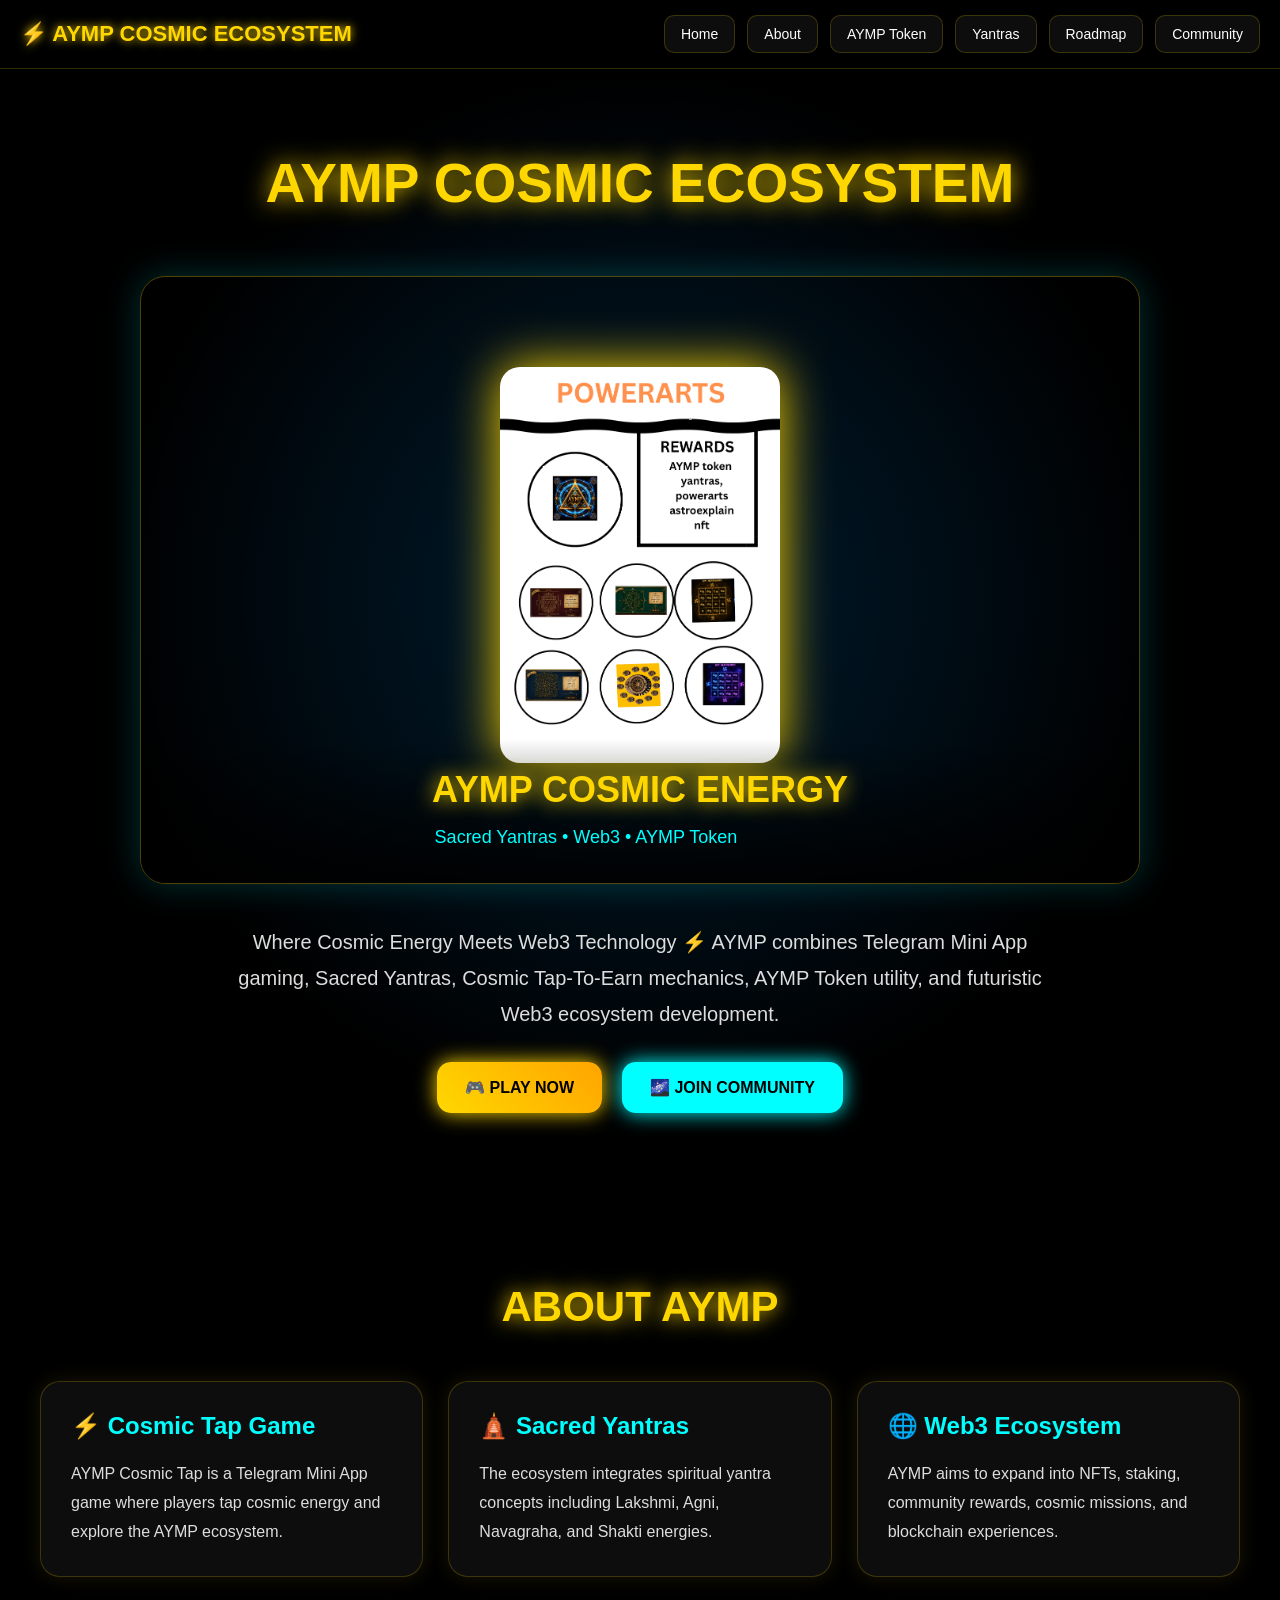
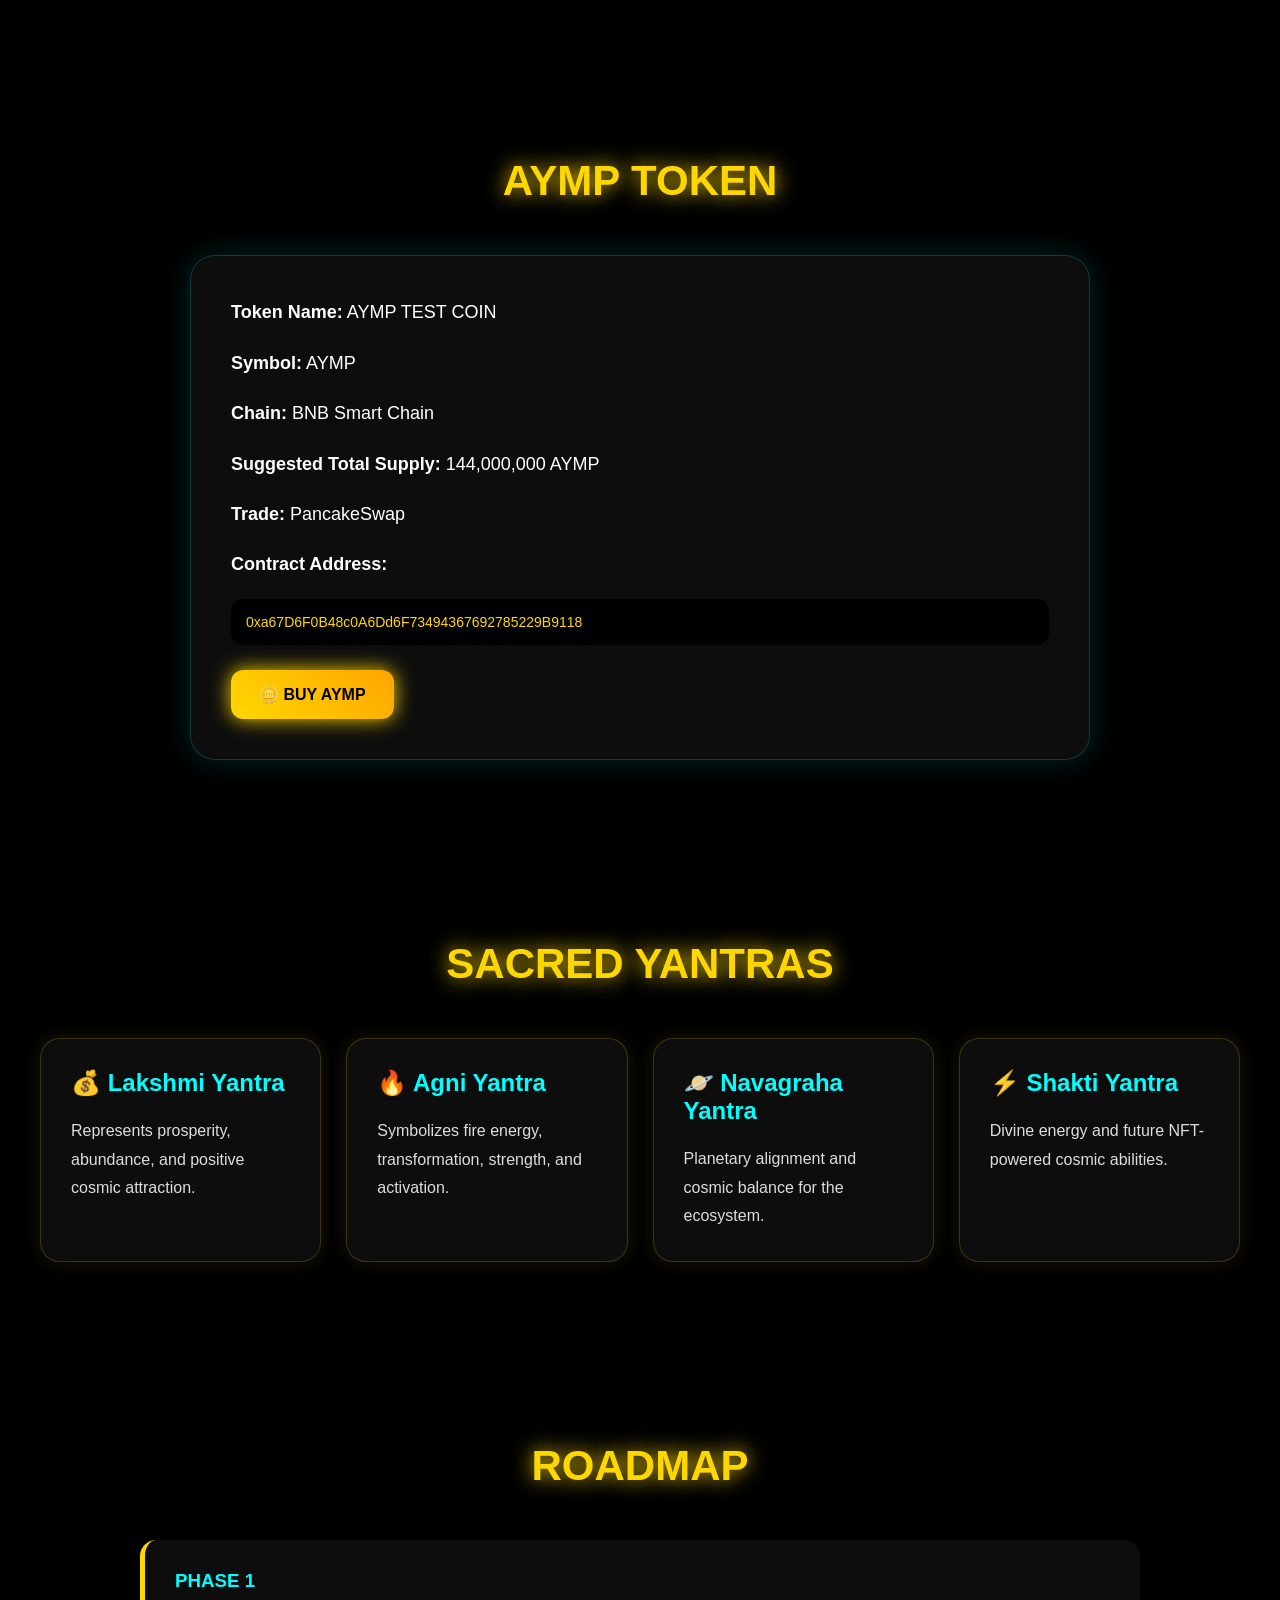
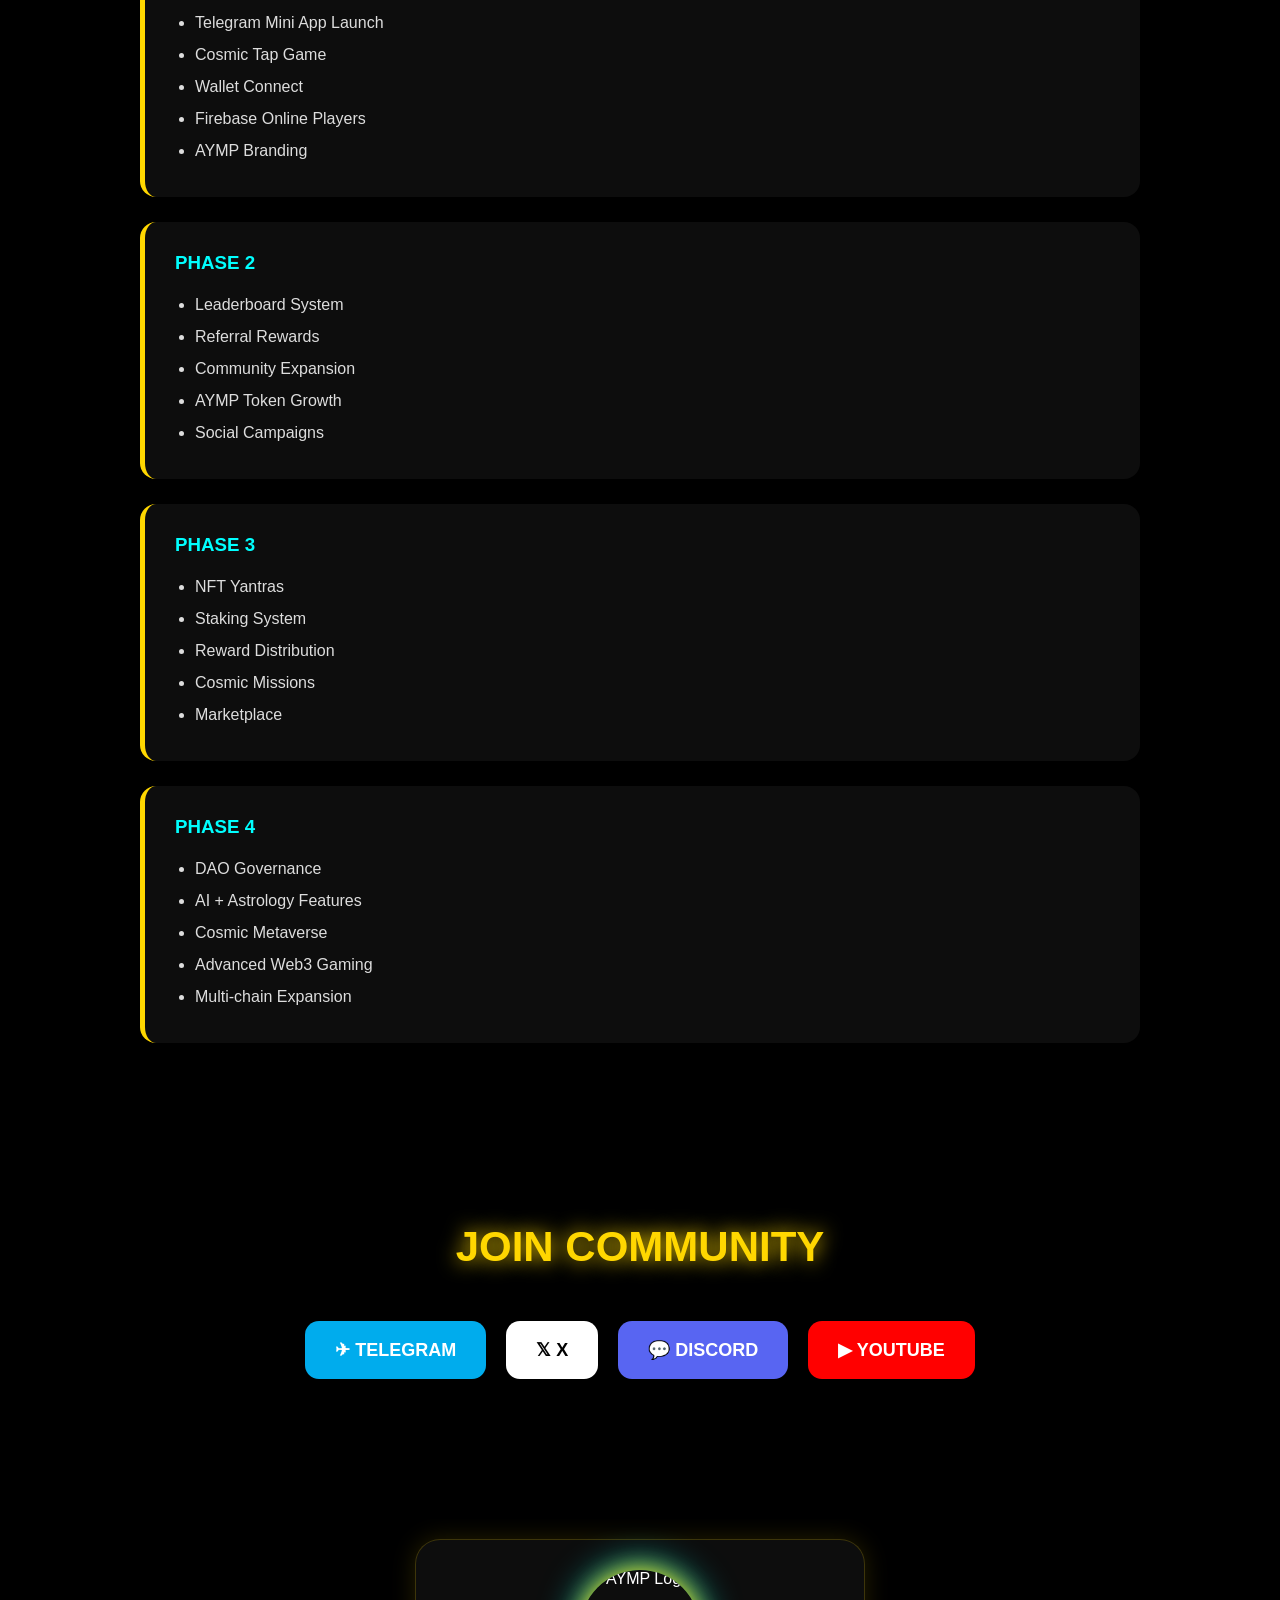
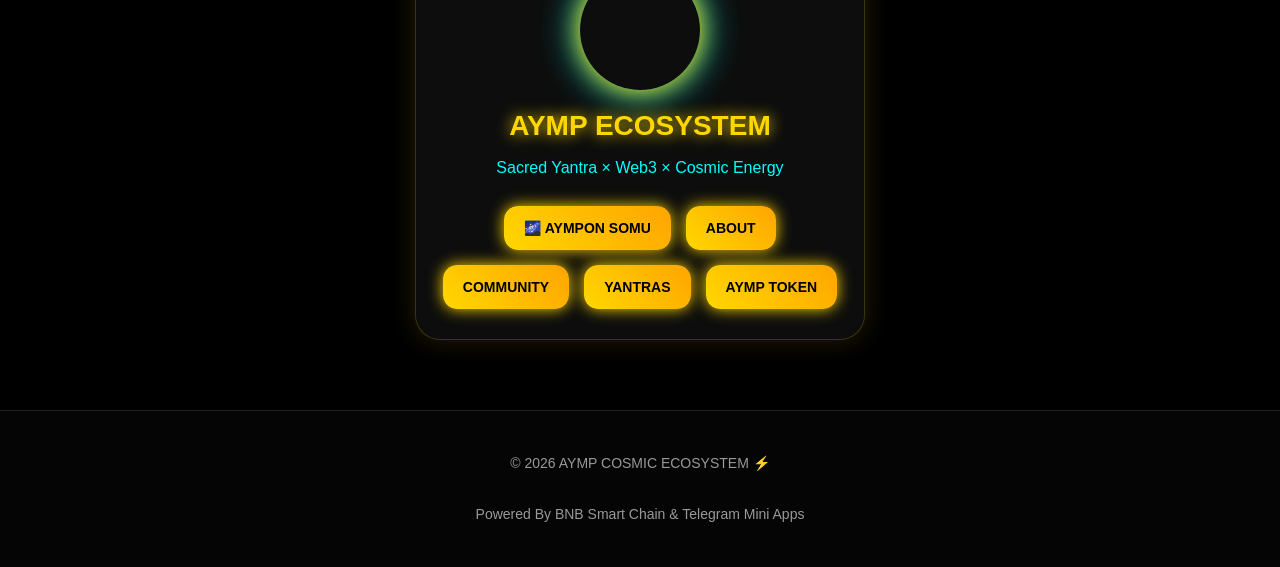
==== commit 2a95345a: "Update index.html" ====
--- a/index.html
+++ b/index.html
@@ -162,6 +162,10 @@
 border:1px solid rgba(255,215,0,0.3);
 box-shadow:0 0 35px rgba(0,255,255,0.2);
 }
+  .cosmic-banner-img{
+width:100%;
+display:block;
+  }
 
 .cosmic-overlay{
 position:absolute;
@@ -853,7 +857,9 @@
 </p>
 
 <div class="brand-buttons">
-
+<a href="https://aymponsomu.github.io/AYMPONSOMU-WEBSITE/" target="_blank">
+🌌 AYMPON SOMU
+</a>
 <a href="about.html">
 ABOUT
 </a>
